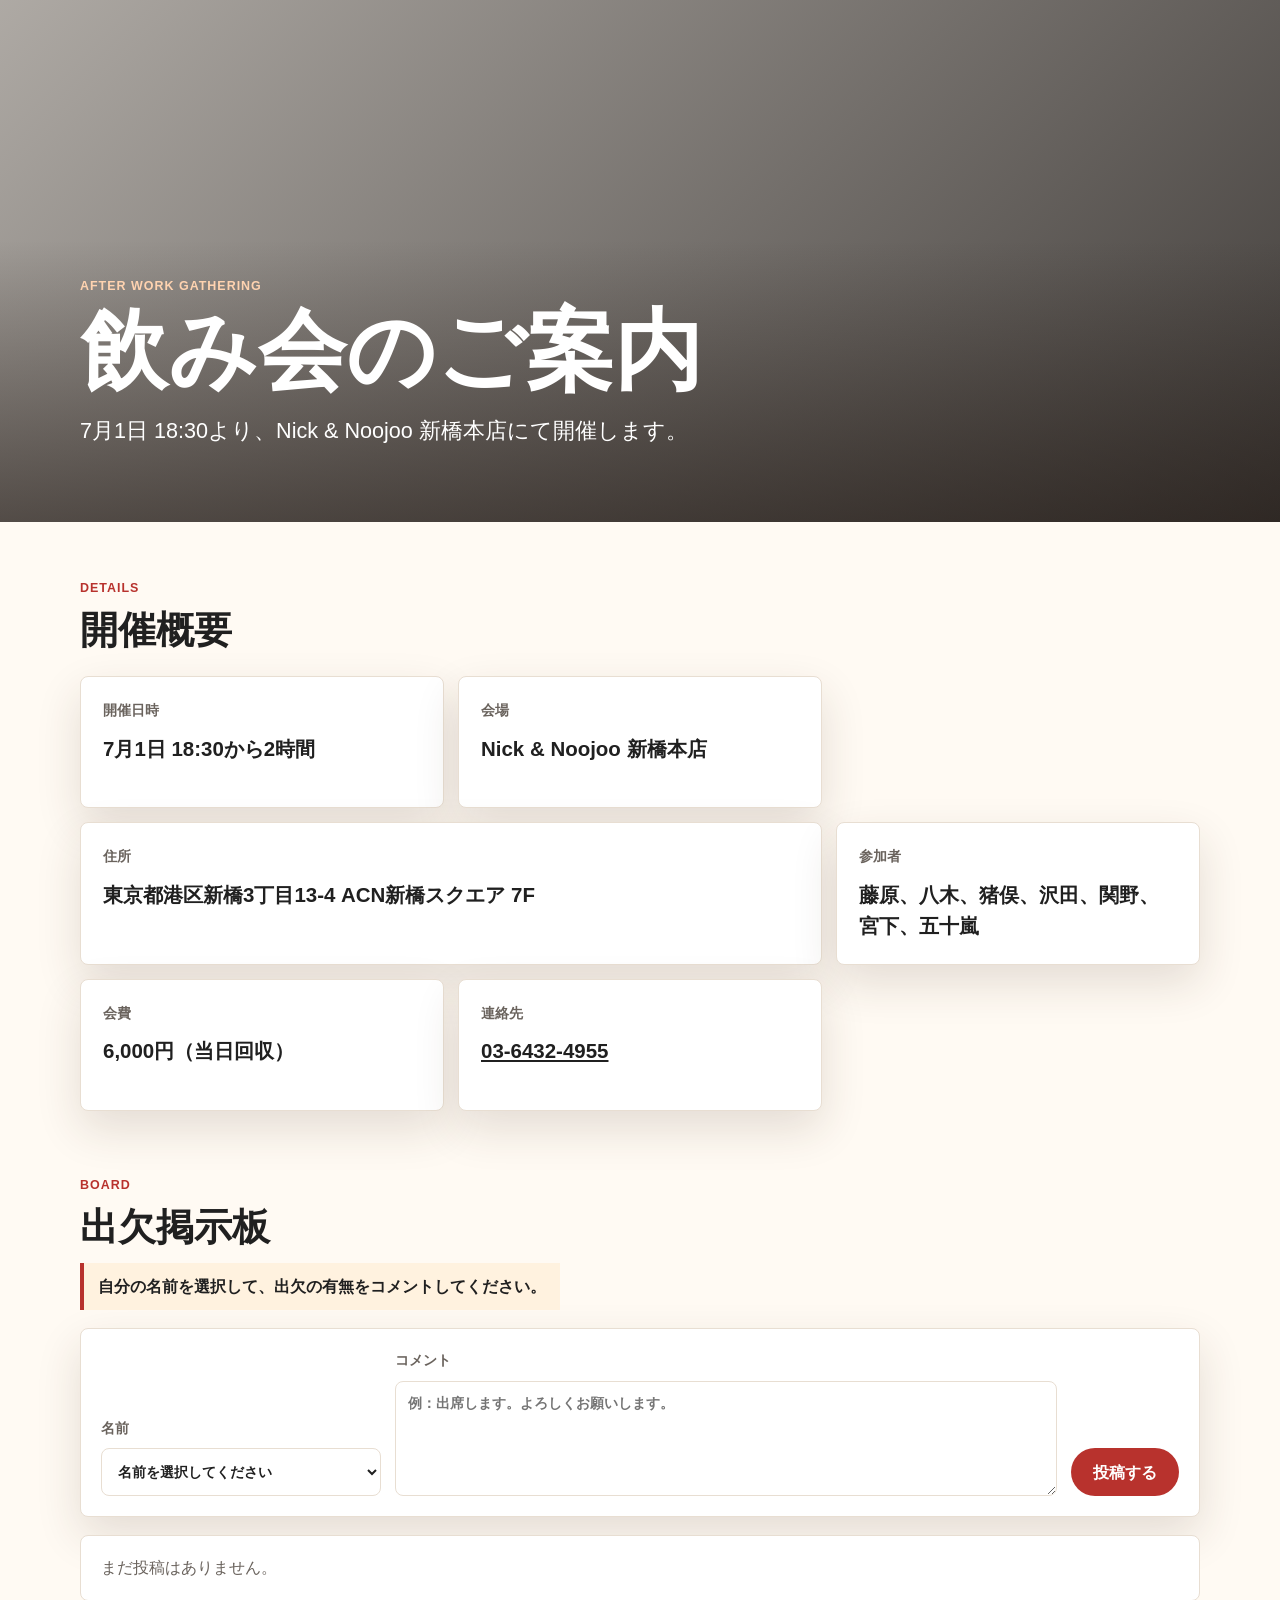
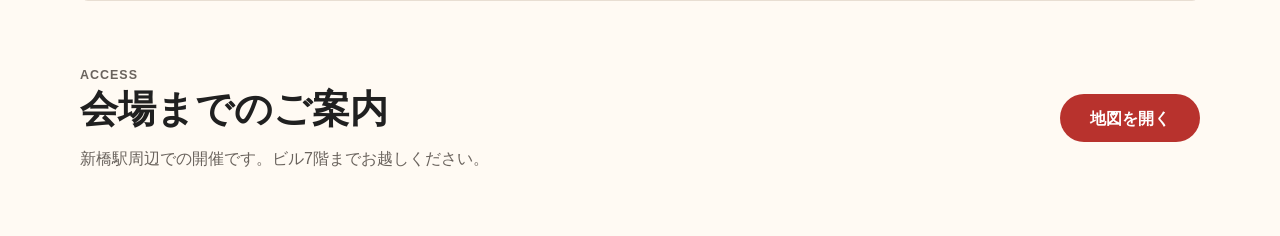
==== index.html @ d7382a3f "Add GitHub Pages entrypoint" ====
<!doctype html>
<html lang="ja">
<head>
  <meta charset="utf-8">
  <meta name="viewport" content="width=device-width, initial-scale=1">
  <meta http-equiv="refresh" content="0; url=website/">
  <title>飲み会のご案内</title>
  <script>
    location.replace("website/");
  </script>
</head>
<body>
  <p><a href="website/">飲み会のご案内を開く</a></p>
</body>
</html>
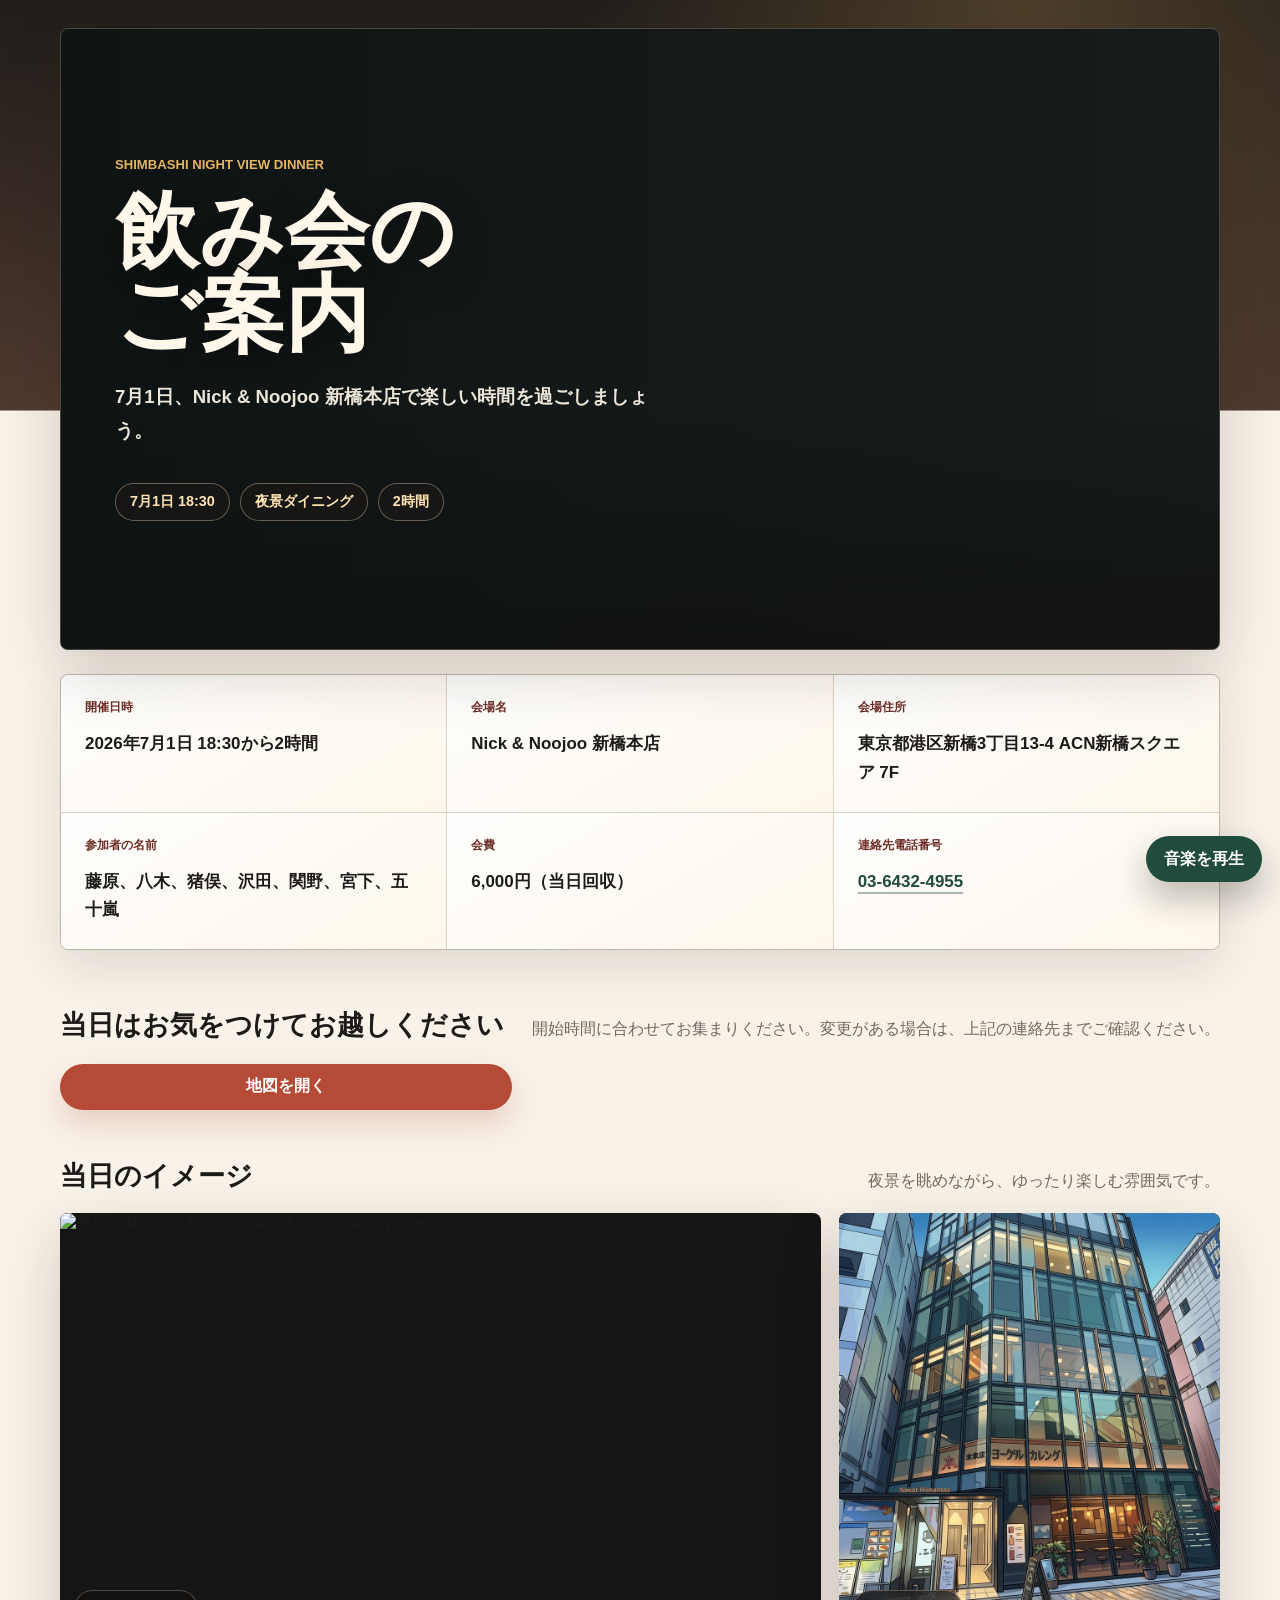
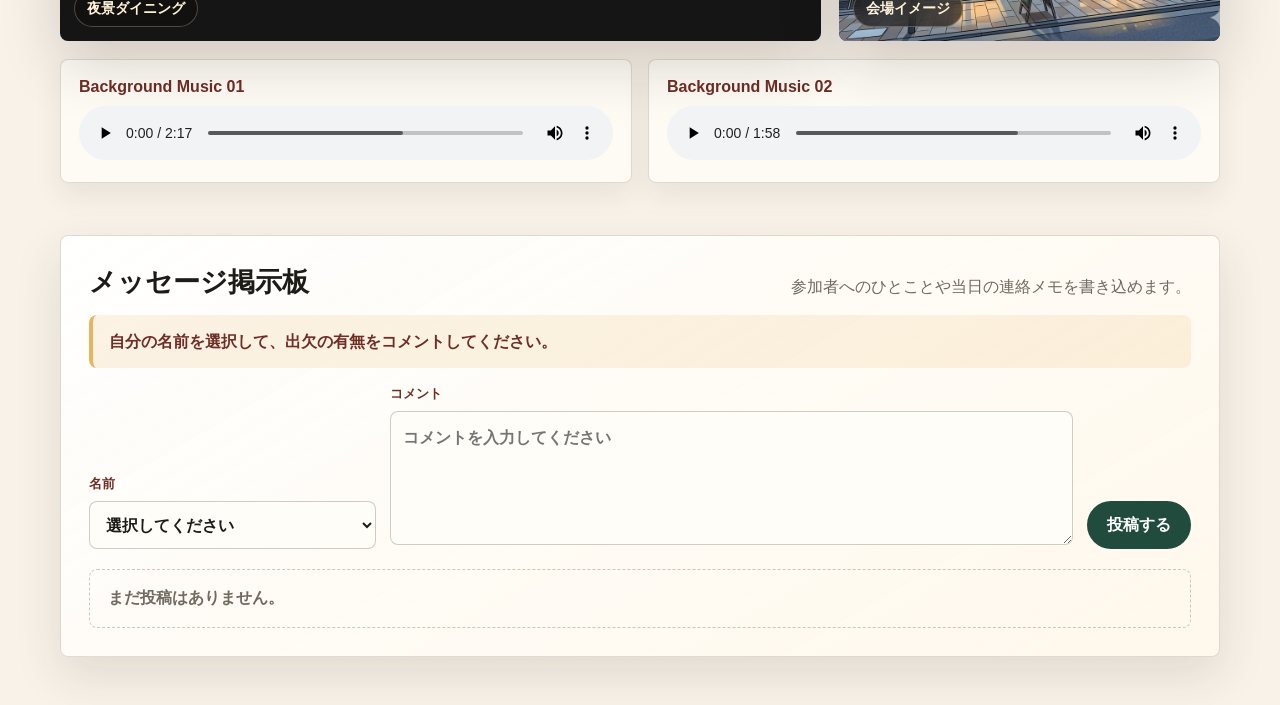
==== commit 5f195e54: "Add nomi event website" ====
--- a/index.html
+++ b/index.html
@@ -3,13 +3,216 @@
 <head>
   <meta charset="utf-8">
   <meta name="viewport" content="width=device-width, initial-scale=1">
-  <meta http-equiv="refresh" content="0; url=website/">
-  <title>飲み会のご案内</title>
-  <script>
-    location.replace("website/");
-  </script>
+  <title>飲み会のご案内 | Nick & Noojoo 新橋本店</title>
+  <link rel="stylesheet" href="styles.css">
 </head>
 <body>
-  <p><a href="website/">飲み会のご案内を開く</a></p>
+  <main class="page-shell">
+    <section class="hero" aria-labelledby="page-title">
+      <div class="hero-media" aria-hidden="true">
+        <div class="table-scene">
+          <span class="plate plate-a"></span>
+          <span class="plate plate-b"></span>
+          <span class="glass glass-a"></span>
+          <span class="glass glass-b"></span>
+          <span class="dish dish-a"></span>
+          <span class="dish dish-b"></span>
+        </div>
+      </div>
+      <div class="hero-copy">
+        <p class="eyebrow">Shimbashi Night View Dinner</p>
+        <h1 id="page-title">飲み会のご案内</h1>
+        <p class="lead">7月1日、Nick &amp; Noojoo 新橋本店で楽しい時間を過ごしましょう。</p>
+        <div class="hero-tags" aria-label="開催ポイント">
+          <span>7月1日 18:30</span>
+          <span>夜景ダイニング</span>
+          <span>2時間</span>
+        </div>
+      </div>
+    </section>
+
+    <section class="details" aria-label="開催概要">
+      <div class="detail-item">
+        <span class="label">開催日時</span>
+        <span class="value">2026年7月1日 18:30から2時間</span>
+      </div>
+      <div class="detail-item">
+        <span class="label">会場名</span>
+        <span class="value">Nick &amp; Noojoo 新橋本店</span>
+      </div>
+      <div class="detail-item">
+        <span class="label">会場住所</span>
+        <span class="value">東京都港区新橋3丁目13-4 ACN新橋スクエア 7F</span>
+      </div>
+      <div class="detail-item">
+        <span class="label">参加者の名前</span>
+        <span class="value">藤原、八木、猪俣、沢田、関野、宮下、五十嵐</span>
+      </div>
+      <div class="detail-item">
+        <span class="label">会費</span>
+        <span class="value">6,000円（当日回収）</span>
+      </div>
+      <div class="detail-item">
+        <span class="label">連絡先電話番号</span>
+        <a class="value link" href="tel:0364324955">03-6432-4955</a>
+      </div>
+    </section>
+
+    <section class="message" aria-label="メッセージ">
+      <h2>当日はお気をつけてお越しください</h2>
+      <p>開始時間に合わせてお集まりください。変更がある場合は、上記の連絡先までご確認ください。</p>
+      <a class="map-link" href="https://www.google.com/maps/search/?api=1&query=%E6%9D%B1%E4%BA%AC%E9%83%BD%E6%B8%AF%E5%8C%BA%E6%96%B0%E6%A9%8B3%E4%B8%81%E7%9B%AE13-4%20ACN%E6%96%B0%E6%A9%8B%E3%82%B9%E3%82%AF%E3%82%A8%E3%82%A2%207F" target="_blank" rel="noopener">地図を開く</a>
+    </section>
+
+    <section class="media-section" aria-label="イメージ画像と音楽">
+      <div class="section-heading">
+        <h2>当日のイメージ</h2>
+        <p>夜景を眺めながら、ゆったり楽しむ雰囲気です。</p>
+      </div>
+      <div class="image-gallery">
+        <figure>
+          <img src="assets/nomikai01.png" alt="夜景を見ながら飲み会を楽しむアニメ調のイメージ">
+          <figcaption>夜景ダイニング</figcaption>
+        </figure>
+        <figure>
+          <img src="assets/nomikai02.png" alt="会場ビル外観のアニメ調イメージ">
+          <figcaption>会場イメージ</figcaption>
+        </figure>
+      </div>
+      <div class="music-list">
+        <div class="music-item">
+          <span>Background Music 01</span>
+          <audio controls preload="metadata" src="assets/夜景ダイニング01.mp3"></audio>
+        </div>
+        <div class="music-item">
+          <span>Background Music 02</span>
+          <audio controls preload="metadata" src="assets/夜景ダイニング02.mp3"></audio>
+        </div>
+      </div>
+    </section>
+
+    <section class="board-section" aria-labelledby="board-title">
+      <div class="section-heading">
+        <h2 id="board-title">メッセージ掲示板</h2>
+        <p>参加者へのひとことや当日の連絡メモを書き込めます。</p>
+      </div>
+      <p class="board-note">自分の名前を選択して、出欠の有無をコメントしてください。</p>
+      <form class="board-form" id="board-form">
+        <label>
+          <span>名前</span>
+          <select id="board-name" name="name" required>
+            <option value="">選択してください</option>
+            <option value="藤原">藤原</option>
+            <option value="八木">八木</option>
+            <option value="猪俣">猪俣</option>
+            <option value="沢田">沢田</option>
+            <option value="関野">関野</option>
+            <option value="宮下">宮下</option>
+            <option value="五十嵐">五十嵐</option>
+          </select>
+        </label>
+        <label>
+          <span>コメント</span>
+          <textarea id="board-comment" name="comment" rows="4" maxlength="240" placeholder="コメントを入力してください" required></textarea>
+        </label>
+        <button type="submit">投稿する</button>
+      </form>
+      <div class="board-list" id="board-list" aria-live="polite"></div>
+    </section>
+  </main>
+  <audio id="background-music" src="assets/夜景ダイニング01.mp3" autoplay loop preload="auto"></audio>
+  <button class="music-start" id="music-start" type="button" hidden>音楽を再生</button>
+  <script>
+    const backgroundMusic = document.getElementById("background-music");
+    const musicStart = document.getElementById("music-start");
+    const boardForm = document.getElementById("board-form");
+    const boardName = document.getElementById("board-name");
+    const boardComment = document.getElementById("board-comment");
+    const boardList = document.getElementById("board-list");
+    const boardStorageKey = "nomi-board-comments";
+
+    backgroundMusic.volume = 0.45;
+
+    const startMusic = () => {
+      backgroundMusic.play()
+        .then(() => {
+          musicStart.hidden = true;
+        })
+        .catch(() => {
+          musicStart.hidden = false;
+        });
+    };
+
+    musicStart.addEventListener("click", startMusic);
+    window.addEventListener("load", startMusic);
+
+    const escapeHtml = (value) => value.replace(/[&<>"']/g, (char) => ({
+      "&": "&amp;",
+      "<": "&lt;",
+      ">": "&gt;",
+      "\"": "&quot;",
+      "'": "&#39;"
+    })[char]);
+
+    const loadComments = () => {
+      try {
+        return JSON.parse(localStorage.getItem(boardStorageKey)) || [];
+      } catch {
+        return [];
+      }
+    };
+
+    const saveComments = (comments) => {
+      localStorage.setItem(boardStorageKey, JSON.stringify(comments));
+    };
+
+    const renderComments = () => {
+      const comments = loadComments();
+
+      if (comments.length === 0) {
+        boardList.innerHTML = '<p class="board-empty">まだ投稿はありません。</p>';
+        return;
+      }
+
+      boardList.innerHTML = comments.map((item) => `
+        <article class="board-card">
+          <div class="board-card-head">
+            <strong>${escapeHtml(item.name)}</strong>
+            <time>${escapeHtml(item.date)}</time>
+          </div>
+          <p>${escapeHtml(item.comment).replace(/\n/g, "<br>")}</p>
+        </article>
+      `).join("");
+    };
+
+    boardForm.addEventListener("submit", (event) => {
+      event.preventDefault();
+
+      const name = boardName.value;
+      const comment = boardComment.value.trim();
+
+      if (!name || !comment) {
+        return;
+      }
+
+      const comments = loadComments();
+      comments.unshift({
+        name,
+        comment,
+        date: new Intl.DateTimeFormat("ja-JP", {
+          month: "numeric",
+          day: "numeric",
+          hour: "2-digit",
+          minute: "2-digit"
+        }).format(new Date())
+      });
+
+      saveComments(comments);
+      boardComment.value = "";
+      renderComments();
+    });
+
+    renderComments();
+  </script>
 </body>
 </html>
--- a/styles.css
+++ b/styles.css
@@ -0,0 +1,525 @@
+:root {
+  color-scheme: light;
+  --ink: #1c1b18;
+  --muted: #706a61;
+  --paper: #f8f2e9;
+  --panel: rgba(255, 251, 244, .9);
+  --line: rgba(83, 62, 48, .18);
+  --accent: #b54b36;
+  --accent-dark: #6e2e26;
+  --green: #214b3d;
+  --gold: #e6b560;
+  --shadow: 0 22px 60px rgba(31, 24, 18, .18);
+}
+
+* {
+  box-sizing: border-box;
+}
+
+body {
+  margin: 0;
+  min-height: 100vh;
+  font-family: "Yu Gothic", "Hiragino Kaku Gothic ProN", Meiryo, sans-serif;
+  color: var(--ink);
+  background:
+    radial-gradient(circle at 80% 0%, rgba(230, 181, 96, .22), transparent 28rem),
+    linear-gradient(180deg, #201d1a 0, #4f392f 410px, var(--paper) 411px);
+}
+
+body::before {
+  content: "";
+  position: fixed;
+  inset: 0;
+  pointer-events: none;
+  background-image: linear-gradient(rgba(255, 255, 255, .035) 1px, transparent 1px);
+  background-size: 100% 8px;
+  mix-blend-mode: soft-light;
+}
+
+.page-shell {
+  width: min(1160px, calc(100% - 32px));
+  margin: 0 auto;
+  padding: 28px 0 48px;
+}
+
+.hero {
+  position: relative;
+  min-height: 620px;
+  overflow: hidden;
+  border: 1px solid rgba(255, 231, 188, .22);
+  border-radius: 8px;
+  background: #171b1c;
+  color: #fff8ea;
+  box-shadow: var(--shadow);
+}
+
+.hero-media {
+  position: absolute;
+  inset: 0;
+  background:
+    linear-gradient(90deg, rgba(13, 18, 18, .88), rgba(13, 18, 18, .38) 46%, rgba(13, 18, 18, .05)),
+    linear-gradient(0deg, rgba(15, 12, 10, .52), transparent 38%),
+    url("assets/nomikai01.png") center / cover no-repeat;
+}
+
+.hero-copy {
+  position: relative;
+  z-index: 1;
+  display: flex;
+  min-height: 620px;
+  width: min(660px, 100%);
+  flex-direction: column;
+  justify-content: center;
+  padding: 70px 54px;
+}
+
+.eyebrow {
+  margin: 0 0 18px;
+  color: var(--gold);
+  font-size: .82rem;
+  font-weight: 800;
+  letter-spacing: 0;
+  text-transform: uppercase;
+}
+
+h1 {
+  margin: 0;
+  font-size: clamp(3rem, 6.6vw, 5.6rem);
+  line-height: .98;
+  letter-spacing: 0;
+  text-wrap: balance;
+  text-shadow: 0 12px 40px rgba(0, 0, 0, .45);
+}
+
+.lead {
+  margin: 24px 0 0;
+  max-width: 36rem;
+  color: rgba(255, 248, 234, .92);
+  font-size: 1.16rem;
+  font-weight: 700;
+  line-height: 1.85;
+}
+
+.hero-tags {
+  display: flex;
+  flex-wrap: wrap;
+  gap: 10px;
+  margin-top: 34px;
+}
+
+.hero-tags span {
+  min-height: 38px;
+  padding: 8px 14px;
+  border: 1px solid rgba(255, 232, 190, .34);
+  border-radius: 999px;
+  background: rgba(34, 28, 24, .42);
+  color: #ffe4b2;
+  font-size: .9rem;
+  font-weight: 800;
+  backdrop-filter: blur(10px);
+}
+
+.table-scene {
+  display: none;
+}
+
+.details {
+  display: grid;
+  grid-template-columns: repeat(3, minmax(0, 1fr));
+  gap: 1px;
+  margin-top: 24px;
+  overflow: hidden;
+  border: 1px solid var(--line);
+  border-radius: 8px;
+  background: var(--line);
+  box-shadow: 0 18px 48px rgba(54, 41, 30, .12);
+}
+
+.detail-item {
+  min-height: 132px;
+  padding: 24px;
+  background:
+    linear-gradient(150deg, rgba(255, 255, 255, .88), rgba(255, 247, 233, .72)),
+    var(--panel);
+}
+
+.label {
+  display: block;
+  margin-bottom: 14px;
+  color: var(--accent-dark);
+  font-size: .78rem;
+  font-weight: 800;
+  letter-spacing: 0;
+}
+
+.value {
+  display: block;
+  color: var(--ink);
+  font-size: 1.06rem;
+  font-weight: 800;
+  line-height: 1.7;
+}
+
+.link {
+  color: var(--green);
+  text-decoration-color: rgba(33, 75, 61, .38);
+  text-decoration-thickness: 2px;
+  text-underline-offset: 5px;
+}
+
+.message {
+  display: grid;
+  grid-template-columns: minmax(0, 1fr) auto;
+  gap: 20px;
+  align-items: center;
+  margin-top: 28px;
+  padding: 28px 0 6px;
+}
+
+.message h2,
+.section-heading h2 {
+  margin: 0;
+  font-size: 1.7rem;
+  line-height: 1.35;
+  letter-spacing: 0;
+}
+
+.message p {
+  margin: 8px 0 0;
+  max-width: 720px;
+  color: var(--muted);
+  line-height: 1.85;
+}
+
+.map-link {
+  display: inline-flex;
+  align-items: center;
+  justify-content: center;
+  min-height: 46px;
+  padding: 0 20px;
+  border-radius: 999px;
+  background: var(--accent);
+  color: #fff;
+  font-weight: 800;
+  text-decoration: none;
+  box-shadow: 0 14px 30px rgba(181, 75, 54, .22);
+}
+
+.map-link:hover {
+  background: #9f3f2d;
+}
+
+.map-link:focus-visible,
+.link:focus-visible,
+.music-start:focus-visible {
+  outline: 3px solid var(--gold);
+  outline-offset: 3px;
+}
+
+.media-section {
+  margin-top: 42px;
+  padding-bottom: 8px;
+}
+
+.board-section {
+  margin-top: 44px;
+  padding: 28px;
+  border: 1px solid var(--line);
+  border-radius: 8px;
+  background:
+    linear-gradient(150deg, rgba(255, 255, 255, .9), rgba(255, 247, 233, .74)),
+    var(--panel);
+  box-shadow: 0 18px 48px rgba(54, 41, 30, .12);
+}
+
+.board-note {
+  margin: -4px 0 18px;
+  padding: 13px 16px;
+  border-left: 4px solid var(--gold);
+  border-radius: 8px;
+  background: rgba(230, 181, 96, .16);
+  color: var(--accent-dark);
+  font-weight: 800;
+  line-height: 1.7;
+}
+
+.section-heading {
+  display: flex;
+  align-items: end;
+  justify-content: space-between;
+  gap: 24px;
+  margin-bottom: 18px;
+}
+
+.section-heading p {
+  margin: 0;
+  color: var(--muted);
+  line-height: 1.75;
+}
+
+.image-gallery {
+  display: grid;
+  grid-template-columns: minmax(0, 1.5fr) minmax(260px, .75fr);
+  gap: 18px;
+  align-items: stretch;
+}
+
+figure {
+  position: relative;
+  margin: 0;
+  overflow: hidden;
+  border-radius: 8px;
+  background: #151515;
+  box-shadow: var(--shadow);
+}
+
+figure img {
+  display: block;
+  width: 100%;
+  height: 100%;
+  aspect-ratio: 16 / 9;
+  object-fit: cover;
+  transition: transform .45s ease;
+}
+
+figure:hover img {
+  transform: scale(1.025);
+}
+
+figure:nth-child(2) img {
+  aspect-ratio: 4 / 3;
+}
+
+figcaption {
+  position: absolute;
+  left: 14px;
+  bottom: 14px;
+  padding: 8px 12px;
+  border: 1px solid rgba(255, 236, 204, .26);
+  border-radius: 999px;
+  background: rgba(18, 16, 14, .62);
+  color: #fff2d9;
+  font-size: .9rem;
+  font-weight: 800;
+  backdrop-filter: blur(10px);
+}
+
+.music-list {
+  display: grid;
+  grid-template-columns: repeat(2, minmax(0, 1fr));
+  gap: 16px;
+  margin-top: 18px;
+}
+
+.music-item {
+  padding: 18px;
+  border: 1px solid var(--line);
+  border-radius: 8px;
+  background: rgba(255, 253, 248, .8);
+  box-shadow: 0 12px 28px rgba(54, 41, 30, .08);
+}
+
+.music-item span {
+  display: block;
+  margin-bottom: 10px;
+  color: var(--accent-dark);
+  font-weight: 800;
+}
+
+audio {
+  width: 100%;
+  max-width: 100%;
+}
+
+.board-form {
+  display: grid;
+  grid-template-columns: minmax(180px, .42fr) minmax(0, 1fr) auto;
+  gap: 14px;
+  align-items: end;
+}
+
+.board-form label {
+  display: block;
+}
+
+.board-form label span {
+  display: block;
+  margin-bottom: 8px;
+  color: var(--accent-dark);
+  font-size: .8rem;
+  font-weight: 800;
+}
+
+.board-form select,
+.board-form textarea {
+  width: 100%;
+  border: 1px solid rgba(83, 62, 48, .26);
+  border-radius: 8px;
+  background: rgba(255, 253, 248, .96);
+  color: var(--ink);
+  font: inherit;
+  font-weight: 700;
+}
+
+.board-form select {
+  min-height: 48px;
+  padding: 0 12px;
+}
+
+.board-form textarea {
+  min-height: 92px;
+  resize: vertical;
+  padding: 12px;
+  line-height: 1.7;
+}
+
+.board-form select:focus,
+.board-form textarea:focus {
+  border-color: var(--gold);
+  outline: 3px solid rgba(230, 181, 96, .28);
+}
+
+.board-form button {
+  min-height: 48px;
+  padding: 0 20px;
+  border: 0;
+  border-radius: 999px;
+  background: var(--green);
+  color: #fff;
+  font: inherit;
+  font-weight: 800;
+  cursor: pointer;
+}
+
+.board-form button:hover {
+  background: #183a30;
+}
+
+.board-list {
+  display: grid;
+  gap: 12px;
+  margin-top: 20px;
+}
+
+.board-empty {
+  margin: 0;
+  padding: 18px;
+  border: 1px dashed rgba(83, 62, 48, .28);
+  border-radius: 8px;
+  color: var(--muted);
+  font-weight: 700;
+}
+
+.board-card {
+  padding: 18px;
+  border: 1px solid rgba(83, 62, 48, .16);
+  border-radius: 8px;
+  background: rgba(255, 253, 248, .82);
+}
+
+.board-card-head {
+  display: flex;
+  align-items: baseline;
+  justify-content: space-between;
+  gap: 14px;
+  margin-bottom: 8px;
+}
+
+.board-card strong {
+  color: var(--accent-dark);
+  font-size: 1.02rem;
+}
+
+.board-card time {
+  color: var(--muted);
+  font-size: .86rem;
+  font-weight: 700;
+  white-space: nowrap;
+}
+
+.board-card p {
+  margin: 0;
+  line-height: 1.75;
+}
+
+.music-start {
+  position: fixed;
+  right: 18px;
+  bottom: 18px;
+  z-index: 10;
+  min-height: 46px;
+  padding: 0 18px;
+  border: 0;
+  border-radius: 999px;
+  background: var(--green);
+  color: #fff;
+  font: inherit;
+  font-weight: 800;
+  box-shadow: 0 16px 34px rgba(16, 19, 16, .28);
+  cursor: pointer;
+}
+
+.music-start[hidden] {
+  display: none;
+}
+
+@media (max-width: 880px) {
+  .details {
+    grid-template-columns: repeat(2, minmax(0, 1fr));
+  }
+
+  .message {
+    grid-template-columns: 1fr;
+  }
+}
+
+@media (max-width: 760px) {
+  .page-shell {
+    width: min(100% - 20px, 1160px);
+    padding-top: 10px;
+  }
+
+  .hero,
+  .hero-copy {
+    min-height: 560px;
+  }
+
+  .hero-media {
+    background:
+      linear-gradient(180deg, rgba(14, 18, 19, .44), rgba(14, 18, 19, .86)),
+      url("assets/nomikai01.png") center / cover no-repeat;
+  }
+
+  .hero-copy {
+    justify-content: end;
+    padding: 36px 22px;
+  }
+
+  .lead {
+    font-size: 1rem;
+  }
+
+  .details,
+  .image-gallery,
+  .music-list,
+  .board-form {
+    grid-template-columns: 1fr;
+  }
+
+  .detail-item {
+    min-height: auto;
+    padding: 20px 18px;
+  }
+
+  .section-heading {
+    display: block;
+  }
+
+  .section-heading p {
+    margin-top: 8px;
+  }
+
+  .board-section {
+    padding: 20px 16px;
+  }
+}
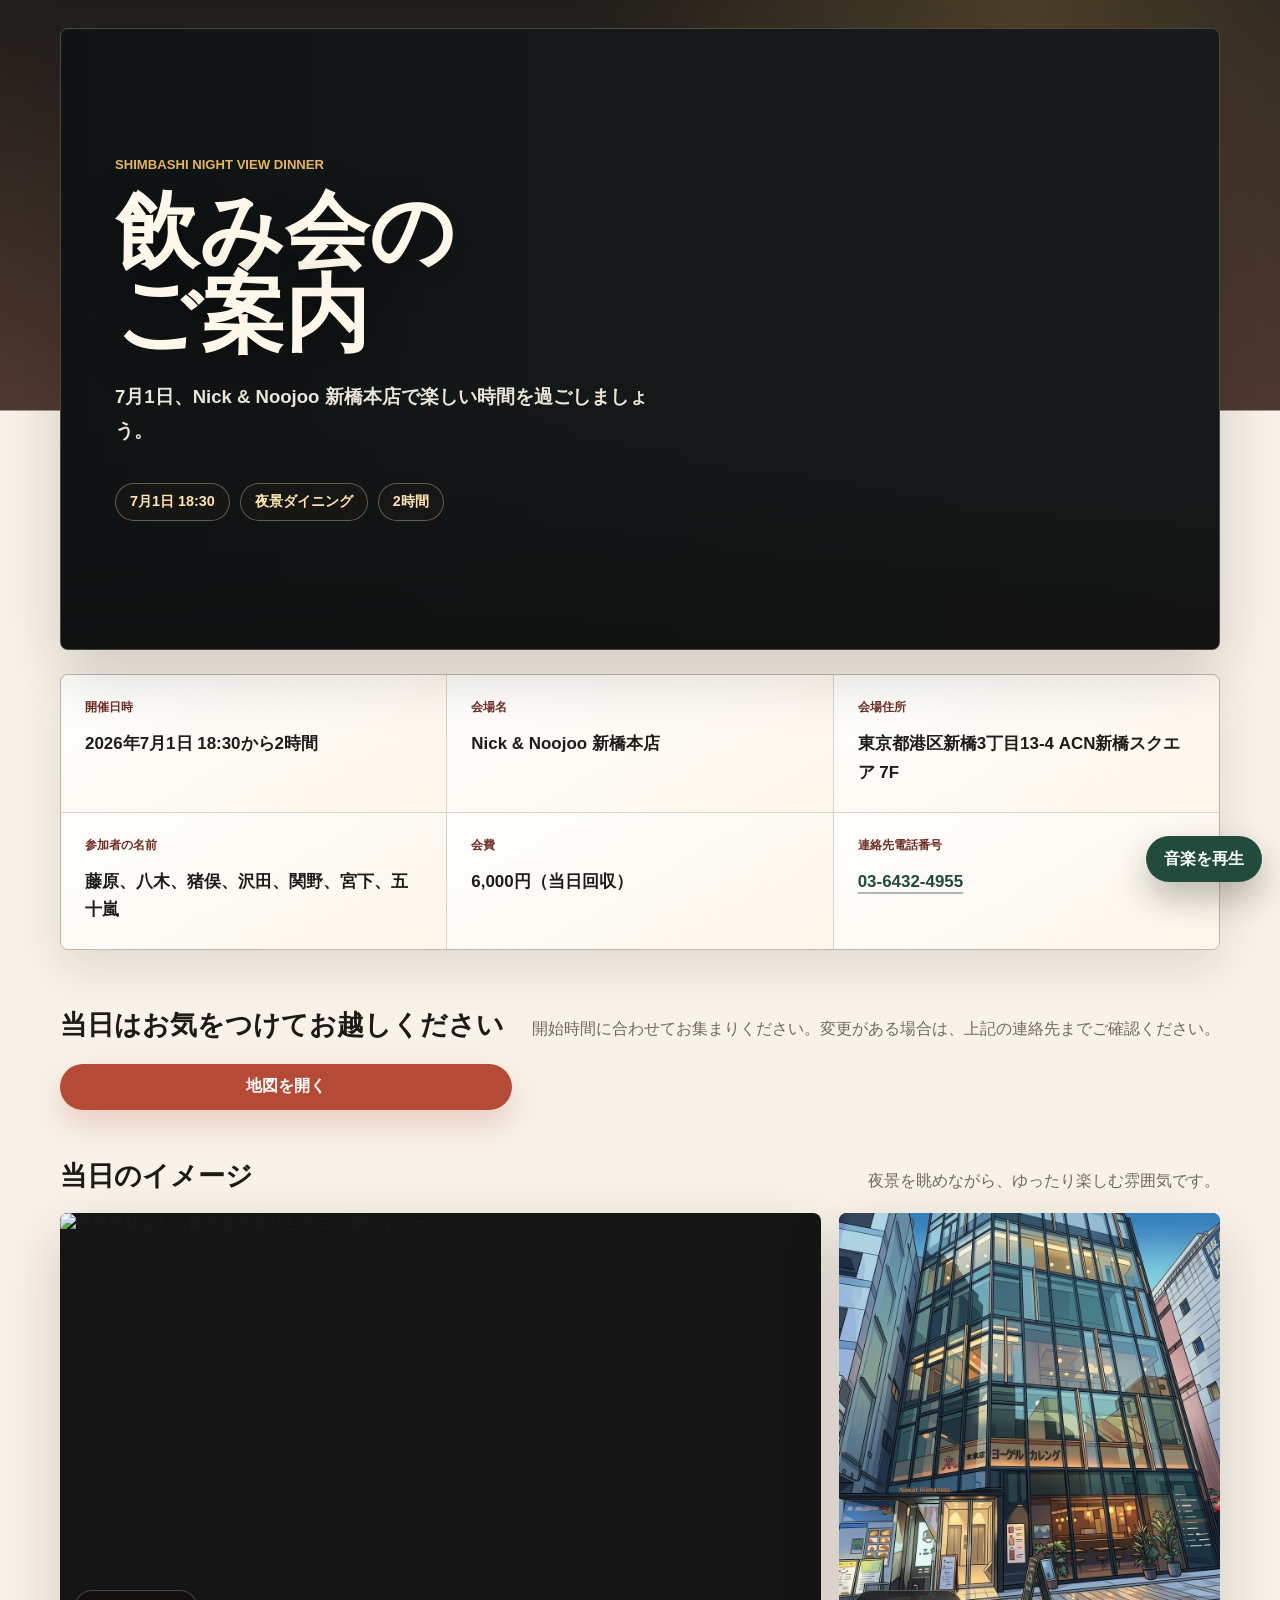
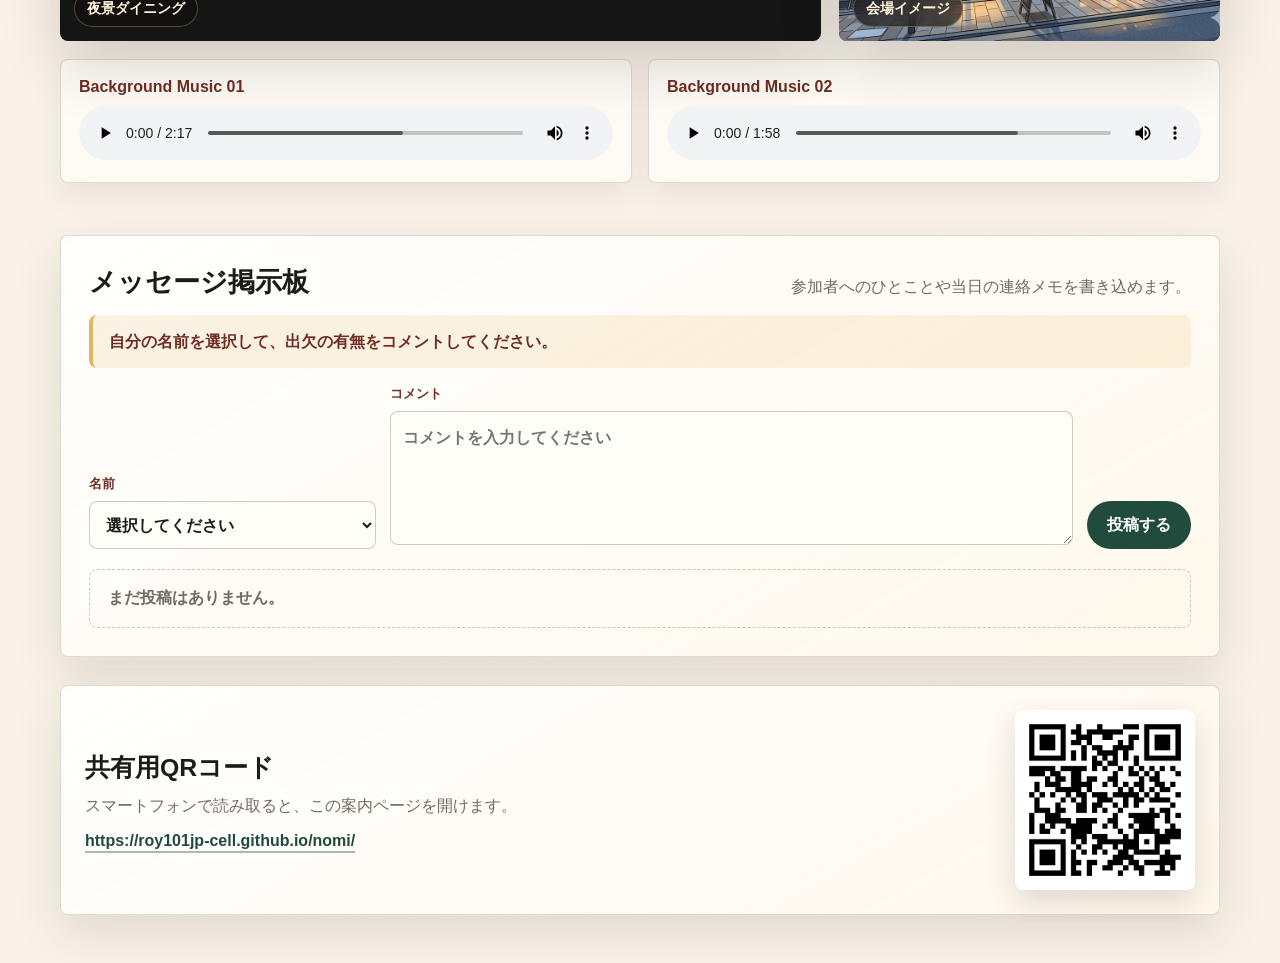
==== commit dce36b78: "Add homepage QR code" ====
--- a/index.html
+++ b/index.html
@@ -119,6 +119,15 @@
       </form>
       <div class="board-list" id="board-list" aria-live="polite"></div>
     </section>
+
+    <section class="qr-section" aria-labelledby="qr-title">
+      <div>
+        <h2 id="qr-title">共有用QRコード</h2>
+        <p>スマートフォンで読み取ると、この案内ページを開けます。</p>
+        <a class="qr-url" href="https://roy101jp-cell.github.io/nomi/">https://roy101jp-cell.github.io/nomi/</a>
+      </div>
+      <img src="assets/homepage-qr.png" alt="飲み会案内ホームページのQRコード">
+    </section>
   </main>
   <audio id="background-music" src="assets/夜景ダイニング01.mp3" autoplay loop preload="auto"></audio>
   <button class="music-start" id="music-start" type="button" hidden>音楽を再生</button>
--- a/styles.css
+++ b/styles.css
@@ -442,6 +442,52 @@
   line-height: 1.75;
 }
 
+.qr-section {
+  display: grid;
+  grid-template-columns: minmax(0, 1fr) 180px;
+  gap: 24px;
+  align-items: center;
+  margin-top: 28px;
+  padding: 24px;
+  border: 1px solid var(--line);
+  border-radius: 8px;
+  background:
+    linear-gradient(150deg, rgba(255, 255, 255, .9), rgba(255, 247, 233, .74)),
+    var(--panel);
+  box-shadow: 0 18px 48px rgba(54, 41, 30, .12);
+}
+
+.qr-section h2 {
+  margin: 0 0 8px;
+  font-size: 1.55rem;
+  line-height: 1.35;
+  letter-spacing: 0;
+}
+
+.qr-section p {
+  margin: 0 0 12px;
+  color: var(--muted);
+  line-height: 1.75;
+}
+
+.qr-url {
+  color: var(--green);
+  font-weight: 800;
+  overflow-wrap: anywhere;
+  text-decoration-color: rgba(33, 75, 61, .38);
+  text-decoration-thickness: 2px;
+  text-underline-offset: 5px;
+}
+
+.qr-section img {
+  width: 180px;
+  height: 180px;
+  padding: 10px;
+  border-radius: 8px;
+  background: #fff;
+  box-shadow: 0 12px 30px rgba(31, 24, 18, .14);
+}
+
 .music-start {
   position: fixed;
   right: 18px;
@@ -502,7 +548,8 @@
   .details,
   .image-gallery,
   .music-list,
-  .board-form {
+  .board-form,
+  .qr-section {
     grid-template-columns: 1fr;
   }
 
@@ -522,4 +569,13 @@
   .board-section {
     padding: 20px 16px;
   }
-}
+
+  .qr-section {
+    padding: 20px 16px;
+  }
+
+  .qr-section img {
+    width: min(220px, 100%);
+    height: auto;
+  }
+}
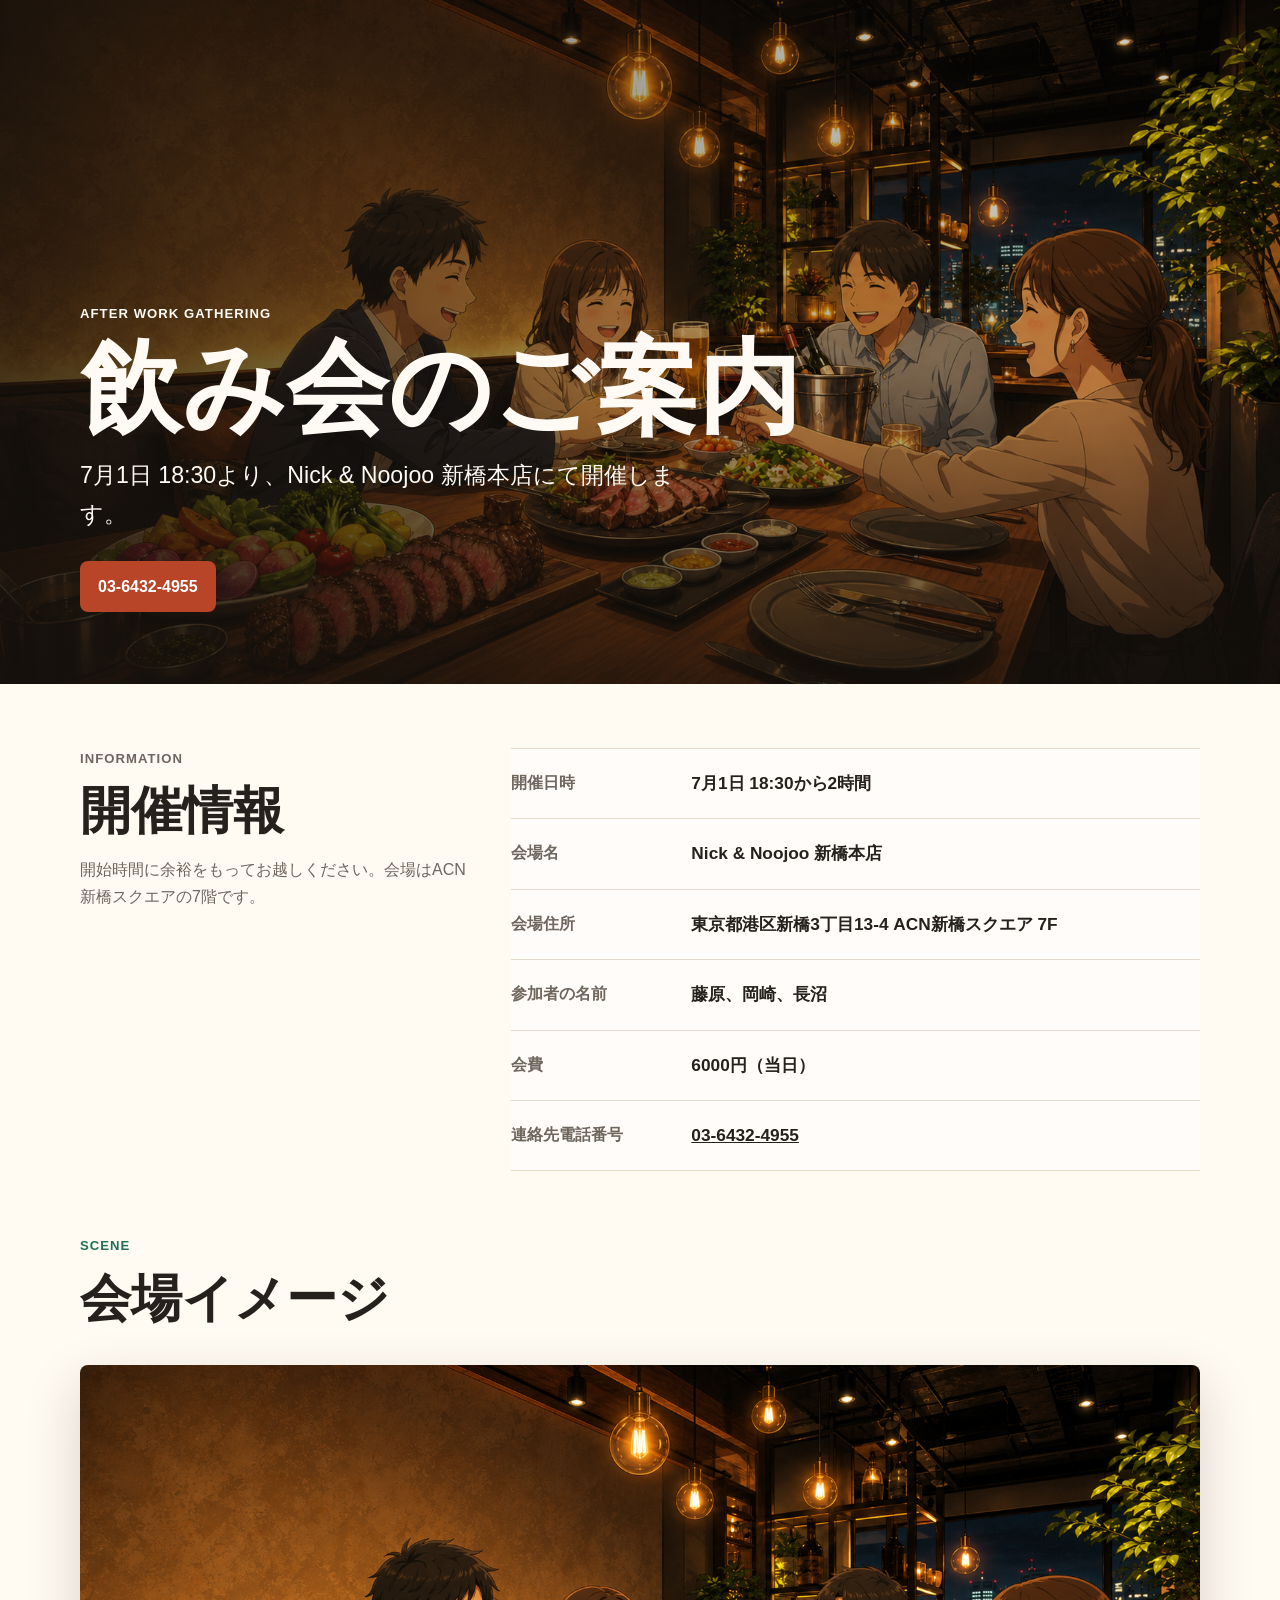
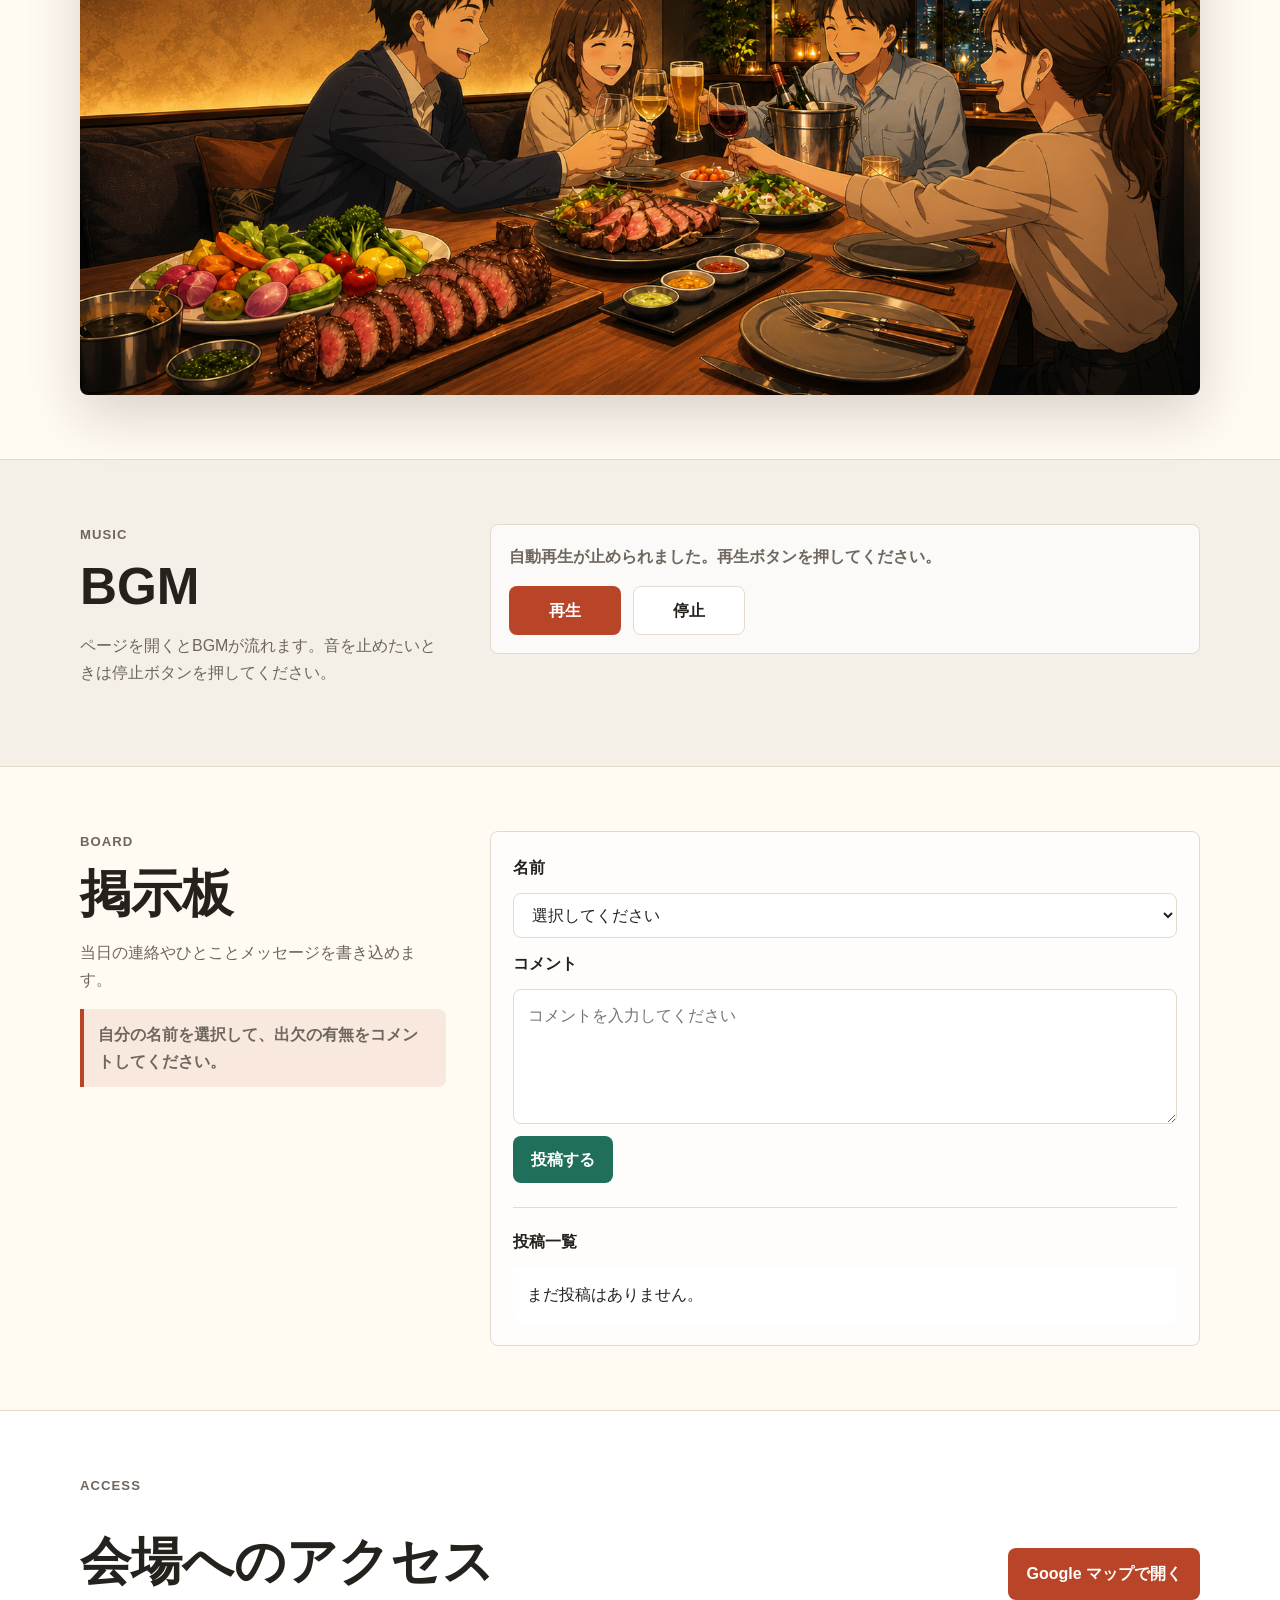
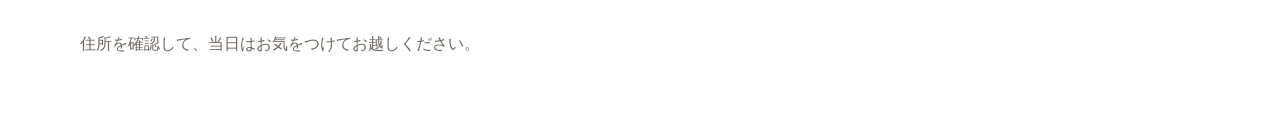
==== commit d3ab0ba5: "Update nomikai homepage" ====
--- a/index.html
+++ b/index.html
@@ -7,215 +7,218 @@
   <link rel="stylesheet" href="styles.css">
 </head>
 <body>
-  <main class="page-shell">
-    <section class="hero" aria-labelledby="page-title">
-      <div class="hero-media" aria-hidden="true">
-        <div class="table-scene">
-          <span class="plate plate-a"></span>
-          <span class="plate plate-b"></span>
-          <span class="glass glass-a"></span>
-          <span class="glass glass-b"></span>
-          <span class="dish dish-a"></span>
-          <span class="dish dish-b"></span>
-        </div>
-      </div>
-      <div class="hero-copy">
-        <p class="eyebrow">Shimbashi Night View Dinner</p>
-        <h1 id="page-title">飲み会のご案内</h1>
-        <p class="lead">7月1日、Nick &amp; Noojoo 新橋本店で楽しい時間を過ごしましょう。</p>
-        <div class="hero-tags" aria-label="開催ポイント">
-          <span>7月1日 18:30</span>
-          <span>夜景ダイニング</span>
-          <span>2時間</span>
-        </div>
-      </div>
-    </section>
-
-    <section class="details" aria-label="開催概要">
-      <div class="detail-item">
-        <span class="label">開催日時</span>
-        <span class="value">2026年7月1日 18:30から2時間</span>
-      </div>
-      <div class="detail-item">
-        <span class="label">会場名</span>
-        <span class="value">Nick &amp; Noojoo 新橋本店</span>
-      </div>
-      <div class="detail-item">
-        <span class="label">会場住所</span>
-        <span class="value">東京都港区新橋3丁目13-4 ACN新橋スクエア 7F</span>
-      </div>
-      <div class="detail-item">
-        <span class="label">参加者の名前</span>
-        <span class="value">藤原、八木、猪俣、沢田、関野、宮下、五十嵐</span>
-      </div>
-      <div class="detail-item">
-        <span class="label">会費</span>
-        <span class="value">6,000円（当日回収）</span>
-      </div>
-      <div class="detail-item">
-        <span class="label">連絡先電話番号</span>
-        <a class="value link" href="tel:0364324955">03-6432-4955</a>
-      </div>
-    </section>
-
-    <section class="message" aria-label="メッセージ">
-      <h2>当日はお気をつけてお越しください</h2>
-      <p>開始時間に合わせてお集まりください。変更がある場合は、上記の連絡先までご確認ください。</p>
-      <a class="map-link" href="https://www.google.com/maps/search/?api=1&query=%E6%9D%B1%E4%BA%AC%E9%83%BD%E6%B8%AF%E5%8C%BA%E6%96%B0%E6%A9%8B3%E4%B8%81%E7%9B%AE13-4%20ACN%E6%96%B0%E6%A9%8B%E3%82%B9%E3%82%AF%E3%82%A8%E3%82%A2%207F" target="_blank" rel="noopener">地図を開く</a>
-    </section>
-
-    <section class="media-section" aria-label="イメージ画像と音楽">
-      <div class="section-heading">
-        <h2>当日のイメージ</h2>
-        <p>夜景を眺めながら、ゆったり楽しむ雰囲気です。</p>
-      </div>
-      <div class="image-gallery">
-        <figure>
-          <img src="assets/nomikai01.png" alt="夜景を見ながら飲み会を楽しむアニメ調のイメージ">
-          <figcaption>夜景ダイニング</figcaption>
-        </figure>
-        <figure>
-          <img src="assets/nomikai02.png" alt="会場ビル外観のアニメ調イメージ">
-          <figcaption>会場イメージ</figcaption>
-        </figure>
-      </div>
-      <div class="music-list">
-        <div class="music-item">
-          <span>Background Music 01</span>
-          <audio controls preload="metadata" src="assets/夜景ダイニング01.mp3"></audio>
-        </div>
-        <div class="music-item">
-          <span>Background Music 02</span>
-          <audio controls preload="metadata" src="assets/夜景ダイニング02.mp3"></audio>
-        </div>
-      </div>
-    </section>
-
-    <section class="board-section" aria-labelledby="board-title">
-      <div class="section-heading">
-        <h2 id="board-title">メッセージ掲示板</h2>
-        <p>参加者へのひとことや当日の連絡メモを書き込めます。</p>
-      </div>
-      <p class="board-note">自分の名前を選択して、出欠の有無をコメントしてください。</p>
-      <form class="board-form" id="board-form">
-        <label>
-          <span>名前</span>
-          <select id="board-name" name="name" required>
-            <option value="">選択してください</option>
-            <option value="藤原">藤原</option>
-            <option value="八木">八木</option>
-            <option value="猪俣">猪俣</option>
-            <option value="沢田">沢田</option>
-            <option value="関野">関野</option>
-            <option value="宮下">宮下</option>
-            <option value="五十嵐">五十嵐</option>
-          </select>
-        </label>
-        <label>
-          <span>コメント</span>
-          <textarea id="board-comment" name="comment" rows="4" maxlength="240" placeholder="コメントを入力してください" required></textarea>
-        </label>
-        <button type="submit">投稿する</button>
-      </form>
-      <div class="board-list" id="board-list" aria-live="polite"></div>
-    </section>
-
-    <section class="qr-section" aria-labelledby="qr-title">
-      <div>
-        <h2 id="qr-title">共有用QRコード</h2>
-        <p>スマートフォンで読み取ると、この案内ページを開けます。</p>
-        <a class="qr-url" href="https://roy101jp-cell.github.io/nomi/">https://roy101jp-cell.github.io/nomi/</a>
-      </div>
-      <img src="assets/homepage-qr.png" alt="飲み会案内ホームページのQRコード">
+  <main>
+    <section class="hero" aria-label="飲み会のご案内">
+      <img src="assets/nick-noojoo-anime-people.png" alt="" class="hero__image">
+      <div class="hero__overlay"></div>
+      <div class="hero__content">
+        <p class="eyebrow">After Work Gathering</p>
+        <h1>飲み会のご案内</h1>
+        <p class="lead">7月1日 18:30より、Nick &amp; Noojoo 新橋本店にて開催します。</p>
+        <a class="primary-link" href="tel:0364324955">03-6432-4955</a>
+      </div>
+    </section>
+
+    <section class="details" aria-label="開催情報">
+      <div class="details__inner">
+        <div class="summary">
+          <p class="section-label">Information</p>
+          <h2>開催情報</h2>
+          <p>開始時間に余裕をもってお越しください。会場はACN新橋スクエアの7階です。</p>
+        </div>
+
+        <dl class="info-list">
+          <div>
+            <dt>開催日時</dt>
+            <dd>7月1日 18:30から2時間</dd>
+          </div>
+          <div>
+            <dt>会場名</dt>
+            <dd>Nick &amp; Noojoo 新橋本店</dd>
+          </div>
+          <div>
+            <dt>会場住所</dt>
+            <dd>東京都港区新橋3丁目13-4 ACN新橋スクエア 7F</dd>
+          </div>
+          <div>
+            <dt>参加者の名前</dt>
+            <dd>藤原、岡崎、長沼</dd>
+          </div>
+          <div>
+            <dt>会費</dt>
+            <dd>6000円（当日）</dd>
+          </div>
+          <div>
+            <dt>連絡先電話番号</dt>
+            <dd><a href="tel:0364324955">03-6432-4955</a></dd>
+          </div>
+        </dl>
+      </div>
+    </section>
+
+    <section class="venue-image" aria-label="会場イメージ">
+      <div class="venue-image__inner">
+        <div>
+          <p class="section-label">Scene</p>
+          <h2>会場イメージ</h2>
+        </div>
+        <img src="assets/nick-noojoo-anime-people.png" alt="Nick &amp; Noojoo 新橋本店で飲み会を楽しむ参加者のイメージ">
+      </div>
+    </section>
+
+    <section class="music" aria-label="BGM">
+      <div class="music__inner">
+        <div>
+          <p class="section-label">Music</p>
+          <h2>BGM</h2>
+          <p>ページを開くとBGMが流れます。音を止めたいときは停止ボタンを押してください。</p>
+        </div>
+        <div class="bgm-panel">
+          <audio id="bgm-audio" autoplay loop preload="auto">
+            <source src="assets/%E5%A4%9C%E6%99%AF%E3%83%80%E3%82%A4%E3%83%8B%E3%83%B3%E3%82%B001.mp3" type="audio/mpeg">
+          </audio>
+          <p id="bgm-status" class="bgm-status" aria-live="polite">BGMを自動再生しています。</p>
+          <div class="bgm-controls" aria-label="BGM操作">
+            <button id="bgm-play" class="music-button" type="button">再生</button>
+            <button id="bgm-stop" class="music-button music-button--secondary" type="button">停止</button>
+          </div>
+        </div>
+      </div>
+    </section>
+
+    <section class="board" aria-label="掲示板">
+      <div class="board__inner">
+        <div>
+          <p class="section-label">Board</p>
+          <h2>掲示板</h2>
+          <p>当日の連絡やひとことメッセージを書き込めます。</p>
+          <p class="notice">自分の名前を選択して、出欠の有無をコメントしてください。</p>
+        </div>
+        <div class="board-panel">
+          <form id="board-form" class="board-form">
+            <label for="board-name">名前</label>
+            <select id="board-name" name="name" required>
+              <option value="">選択してください</option>
+              <option value="藤原">藤原</option>
+              <option value="岡崎">岡崎</option>
+              <option value="長沼">長沼</option>
+            </select>
+
+            <label for="board-comment">コメント</label>
+            <textarea id="board-comment" name="comment" rows="4" placeholder="コメントを入力してください" required></textarea>
+
+            <button class="submit-button" type="submit">投稿する</button>
+          </form>
+          <div class="comment-list-wrap">
+            <h3>投稿一覧</h3>
+            <ul id="comment-list" class="comment-list"></ul>
+          </div>
+        </div>
+      </div>
+    </section>
+
+    <section class="access" aria-label="アクセス">
+      <div class="access__inner">
+        <p class="section-label">Access</p>
+        <h2>会場へのアクセス</h2>
+        <p>住所を確認して、当日はお気をつけてお越しください。</p>
+        <a class="map-link" href="https://www.google.com/maps/search/?api=1&query=%E6%9D%B1%E4%BA%AC%E9%83%BD%E6%B8%AF%E5%8C%BA%E6%96%B0%E6%A9%8B3%E4%B8%81%E7%9B%AE13-4%20ACN%E6%96%B0%E6%A9%8B%E3%82%B9%E3%82%AF%E3%82%A8%E3%82%A2%207F" target="_blank" rel="noreferrer">Google マップで開く</a>
+      </div>
     </section>
   </main>
-  <audio id="background-music" src="assets/夜景ダイニング01.mp3" autoplay loop preload="auto"></audio>
-  <button class="music-start" id="music-start" type="button" hidden>音楽を再生</button>
   <script>
-    const backgroundMusic = document.getElementById("background-music");
-    const musicStart = document.getElementById("music-start");
+    const bgmAudio = document.getElementById("bgm-audio");
+    const bgmPlay = document.getElementById("bgm-play");
+    const bgmStop = document.getElementById("bgm-stop");
+    const bgmStatus = document.getElementById("bgm-status");
     const boardForm = document.getElementById("board-form");
     const boardName = document.getElementById("board-name");
     const boardComment = document.getElementById("board-comment");
-    const boardList = document.getElementById("board-list");
-    const boardStorageKey = "nomi-board-comments";
-
-    backgroundMusic.volume = 0.45;
-
-    const startMusic = () => {
-      backgroundMusic.play()
-        .then(() => {
-          musicStart.hidden = true;
-        })
-        .catch(() => {
-          musicStart.hidden = false;
-        });
-    };
-
-    musicStart.addEventListener("click", startMusic);
-    window.addEventListener("load", startMusic);
-
-    const escapeHtml = (value) => value.replace(/[&<>"']/g, (char) => ({
-      "&": "&amp;",
-      "<": "&lt;",
-      ">": "&gt;",
-      "\"": "&quot;",
-      "'": "&#39;"
-    })[char]);
-
-    const loadComments = () => {
+    const commentList = document.getElementById("comment-list");
+    const commentStorageKey = "nomi-board-comments";
+
+    function updateBgmStatus(message) {
+      bgmStatus.textContent = message;
+    }
+
+    function playBgm() {
+      bgmAudio.volume = 0.45;
+      bgmAudio.play()
+        .then(() => updateBgmStatus("BGMを再生しています。"))
+        .catch(() => updateBgmStatus("自動再生が止められました。再生ボタンを押してください。"));
+    }
+
+    function stopBgm() {
+      bgmAudio.pause();
+      bgmAudio.currentTime = 0;
+      updateBgmStatus("BGMを停止しました。");
+    }
+
+    bgmPlay.addEventListener("click", playBgm);
+    bgmStop.addEventListener("click", stopBgm);
+    window.addEventListener("DOMContentLoaded", playBgm);
+
+    function loadComments() {
       try {
-        return JSON.parse(localStorage.getItem(boardStorageKey)) || [];
+        return JSON.parse(localStorage.getItem(commentStorageKey)) || [];
       } catch {
         return [];
       }
-    };
-
-    const saveComments = (comments) => {
-      localStorage.setItem(boardStorageKey, JSON.stringify(comments));
-    };
-
-    const renderComments = () => {
+    }
+
+    function saveComments(comments) {
+      localStorage.setItem(commentStorageKey, JSON.stringify(comments));
+    }
+
+    function renderComments() {
       const comments = loadComments();
+      commentList.innerHTML = "";
 
       if (comments.length === 0) {
-        boardList.innerHTML = '<p class="board-empty">まだ投稿はありません。</p>';
+        const emptyItem = document.createElement("li");
+        emptyItem.className = "comment-empty";
+        emptyItem.textContent = "まだ投稿はありません。";
+        commentList.append(emptyItem);
         return;
       }
 
-      boardList.innerHTML = comments.map((item) => `
-        <article class="board-card">
-          <div class="board-card-head">
-            <strong>${escapeHtml(item.name)}</strong>
-            <time>${escapeHtml(item.date)}</time>
-          </div>
-          <p>${escapeHtml(item.comment).replace(/\n/g, "<br>")}</p>
-        </article>
-      `).join("");
-    };
+      comments.forEach((comment) => {
+        const item = document.createElement("li");
+        item.className = "comment-item";
+
+        const meta = document.createElement("p");
+        meta.className = "comment-meta";
+        meta.textContent = `${comment.name} / ${comment.date}`;
+
+        const body = document.createElement("p");
+        body.className = "comment-body";
+        body.textContent = comment.text;
+
+        item.append(meta, body);
+        commentList.append(item);
+      });
+    }
 
     boardForm.addEventListener("submit", (event) => {
       event.preventDefault();
 
       const name = boardName.value;
-      const comment = boardComment.value.trim();
-
-      if (!name || !comment) {
+      const text = boardComment.value.trim();
+      if (!name || !text) {
         return;
       }
 
       const comments = loadComments();
       comments.unshift({
         name,
-        comment,
-        date: new Intl.DateTimeFormat("ja-JP", {
+        text,
+        date: new Date().toLocaleString("ja-JP", {
           month: "numeric",
           day: "numeric",
           hour: "2-digit",
           minute: "2-digit"
-        }).format(new Date())
+        })
       });
-
       saveComments(comments);
       boardComment.value = "";
       renderComments();
--- a/styles.css
+++ b/styles.css
@@ -1,15 +1,13 @@
 :root {
   color-scheme: light;
-  --ink: #1c1b18;
-  --muted: #706a61;
-  --paper: #f8f2e9;
-  --panel: rgba(255, 251, 244, .9);
-  --line: rgba(83, 62, 48, .18);
-  --accent: #b54b36;
-  --accent-dark: #6e2e26;
-  --green: #214b3d;
-  --gold: #e6b560;
-  --shadow: 0 22px 60px rgba(31, 24, 18, .18);
+  --ink: #25211d;
+  --muted: #6f665d;
+  --paper: #fffaf2;
+  --panel: #ffffff;
+  --line: #e5d9c9;
+  --accent: #b84528;
+  --accent-dark: #8f321e;
+  --green: #1f6f5a;
 }
 
 * {
@@ -18,564 +16,426 @@
 
 body {
   margin: 0;
-  min-height: 100vh;
   font-family: "Yu Gothic", "Hiragino Kaku Gothic ProN", Meiryo, sans-serif;
   color: var(--ink);
-  background:
-    radial-gradient(circle at 80% 0%, rgba(230, 181, 96, .22), transparent 28rem),
-    linear-gradient(180deg, #201d1a 0, #4f392f 410px, var(--paper) 411px);
-}
-
-body::before {
-  content: "";
-  position: fixed;
-  inset: 0;
-  pointer-events: none;
-  background-image: linear-gradient(rgba(255, 255, 255, .035) 1px, transparent 1px);
-  background-size: 100% 8px;
-  mix-blend-mode: soft-light;
-}
-
-.page-shell {
-  width: min(1160px, calc(100% - 32px));
-  margin: 0 auto;
-  padding: 28px 0 48px;
+  background: var(--paper);
+  line-height: 1.7;
+}
+
+a {
+  color: inherit;
 }
 
 .hero {
   position: relative;
-  min-height: 620px;
+  min-height: 76vh;
+  display: grid;
+  align-items: end;
   overflow: hidden;
-  border: 1px solid rgba(255, 231, 188, .22);
-  border-radius: 8px;
-  background: #171b1c;
-  color: #fff8ea;
-  box-shadow: var(--shadow);
-}
-
-.hero-media {
+  background: #211a16;
+}
+
+.hero__image {
+  position: absolute;
+  inset: 0;
+  width: 100%;
+  height: 100%;
+  object-fit: cover;
+}
+
+.hero__overlay {
   position: absolute;
   inset: 0;
   background:
-    linear-gradient(90deg, rgba(13, 18, 18, .88), rgba(13, 18, 18, .38) 46%, rgba(13, 18, 18, .05)),
-    linear-gradient(0deg, rgba(15, 12, 10, .52), transparent 38%),
-    url("assets/nomikai01.png") center / cover no-repeat;
-}
-
-.hero-copy {
+    linear-gradient(90deg, rgba(22, 17, 12, 0.78), rgba(22, 17, 12, 0.34) 52%, rgba(22, 17, 12, 0.12)),
+    linear-gradient(0deg, rgba(22, 17, 12, 0.68), rgba(22, 17, 12, 0.04) 42%);
+}
+
+.hero__content {
   position: relative;
-  z-index: 1;
-  display: flex;
-  min-height: 620px;
-  width: min(660px, 100%);
-  flex-direction: column;
-  justify-content: center;
-  padding: 70px 54px;
-}
-
-.eyebrow {
-  margin: 0 0 18px;
-  color: var(--gold);
-  font-size: .82rem;
-  font-weight: 800;
+  width: min(1120px, calc(100% - 40px));
+  margin: 0 auto;
+  padding: 0 0 72px;
+  color: #fffaf4;
+}
+
+.eyebrow,
+.section-label {
+  margin: 0 0 12px;
+  font-size: 0.82rem;
+  font-weight: 700;
+  letter-spacing: 0.08em;
+  text-transform: uppercase;
+}
+
+h1,
+h2,
+p {
+  margin-top: 0;
+}
+
+h1 {
+  max-width: 760px;
+  margin-bottom: 18px;
+  font-size: clamp(3rem, 8vw, 6.8rem);
+  line-height: 0.98;
   letter-spacing: 0;
-  text-transform: uppercase;
-}
-
-h1 {
-  margin: 0;
-  font-size: clamp(3rem, 6.6vw, 5.6rem);
-  line-height: .98;
-  letter-spacing: 0;
-  text-wrap: balance;
-  text-shadow: 0 12px 40px rgba(0, 0, 0, .45);
 }
 
 .lead {
-  margin: 24px 0 0;
-  max-width: 36rem;
-  color: rgba(255, 248, 234, .92);
-  font-size: 1.16rem;
-  font-weight: 700;
-  line-height: 1.85;
-}
-
-.hero-tags {
-  display: flex;
-  flex-wrap: wrap;
-  gap: 10px;
-  margin-top: 34px;
-}
-
-.hero-tags span {
-  min-height: 38px;
-  padding: 8px 14px;
-  border: 1px solid rgba(255, 232, 190, .34);
-  border-radius: 999px;
-  background: rgba(34, 28, 24, .42);
-  color: #ffe4b2;
-  font-size: .9rem;
-  font-weight: 800;
-  backdrop-filter: blur(10px);
-}
-
-.table-scene {
-  display: none;
-}
-
-.details {
-  display: grid;
-  grid-template-columns: repeat(3, minmax(0, 1fr));
-  gap: 1px;
-  margin-top: 24px;
-  overflow: hidden;
-  border: 1px solid var(--line);
-  border-radius: 8px;
-  background: var(--line);
-  box-shadow: 0 18px 48px rgba(54, 41, 30, .12);
-}
-
-.detail-item {
-  min-height: 132px;
-  padding: 24px;
-  background:
-    linear-gradient(150deg, rgba(255, 255, 255, .88), rgba(255, 247, 233, .72)),
-    var(--panel);
-}
-
-.label {
-  display: block;
-  margin-bottom: 14px;
-  color: var(--accent-dark);
-  font-size: .78rem;
-  font-weight: 800;
-  letter-spacing: 0;
-}
-
-.value {
-  display: block;
-  color: var(--ink);
-  font-size: 1.06rem;
-  font-weight: 800;
-  line-height: 1.7;
-}
-
-.link {
-  color: var(--green);
-  text-decoration-color: rgba(33, 75, 61, .38);
-  text-decoration-thickness: 2px;
-  text-underline-offset: 5px;
-}
-
-.message {
-  display: grid;
-  grid-template-columns: minmax(0, 1fr) auto;
-  gap: 20px;
-  align-items: center;
-  margin-top: 28px;
-  padding: 28px 0 6px;
-}
-
-.message h2,
-.section-heading h2 {
-  margin: 0;
-  font-size: 1.7rem;
-  line-height: 1.35;
-  letter-spacing: 0;
-}
-
-.message p {
-  margin: 8px 0 0;
-  max-width: 720px;
-  color: var(--muted);
-  line-height: 1.85;
-}
-
+  max-width: 620px;
+  margin-bottom: 26px;
+  font-size: clamp(1.1rem, 2.3vw, 1.45rem);
+}
+
+.primary-link,
 .map-link {
   display: inline-flex;
   align-items: center;
-  justify-content: center;
-  min-height: 46px;
-  padding: 0 20px;
-  border-radius: 999px;
+  min-height: 48px;
+  padding: 12px 18px;
+  border-radius: 8px;
   background: var(--accent);
   color: #fff;
-  font-weight: 800;
+  font-weight: 700;
   text-decoration: none;
-  box-shadow: 0 14px 30px rgba(181, 75, 54, .22);
-}
-
+}
+
+.primary-link:hover,
 .map-link:hover {
-  background: #9f3f2d;
-}
-
-.map-link:focus-visible,
-.link:focus-visible,
-.music-start:focus-visible {
-  outline: 3px solid var(--gold);
-  outline-offset: 3px;
-}
-
-.media-section {
-  margin-top: 42px;
-  padding-bottom: 8px;
-}
-
-.board-section {
-  margin-top: 44px;
-  padding: 28px;
-  border: 1px solid var(--line);
-  border-radius: 8px;
-  background:
-    linear-gradient(150deg, rgba(255, 255, 255, .9), rgba(255, 247, 233, .74)),
-    var(--panel);
-  box-shadow: 0 18px 48px rgba(54, 41, 30, .12);
-}
-
-.board-note {
-  margin: -4px 0 18px;
-  padding: 13px 16px;
-  border-left: 4px solid var(--gold);
-  border-radius: 8px;
-  background: rgba(230, 181, 96, .16);
-  color: var(--accent-dark);
-  font-weight: 800;
-  line-height: 1.7;
-}
-
-.section-heading {
-  display: flex;
-  align-items: end;
-  justify-content: space-between;
-  gap: 24px;
-  margin-bottom: 18px;
-}
-
-.section-heading p {
+  background: var(--accent-dark);
+}
+
+.details,
+.venue-image,
+.music,
+.board,
+.access {
+  padding: 64px 20px;
+}
+
+.details__inner,
+.venue-image__inner,
+.music__inner,
+.board__inner,
+.access__inner {
+  width: min(1120px, 100%);
+  margin: 0 auto;
+}
+
+.details__inner {
+  display: grid;
+  grid-template-columns: minmax(240px, 0.72fr) minmax(320px, 1.28fr);
+  gap: 44px;
+  align-items: start;
+}
+
+.summary h2,
+.venue-image h2,
+.music h2,
+.board h2,
+.access h2 {
+  margin-bottom: 16px;
+  font-size: clamp(2rem, 4vw, 3.4rem);
+  line-height: 1.12;
+  letter-spacing: 0;
+}
+
+.summary p,
+.music p,
+.board p,
+.access p {
+  color: var(--muted);
+}
+
+.section-label {
+  color: var(--green);
+}
+
+.info-list {
   margin: 0;
+  border-top: 1px solid var(--line);
+  background: rgba(255, 255, 255, 0.54);
+}
+
+.info-list div {
+  display: grid;
+  grid-template-columns: 160px 1fr;
+  gap: 20px;
+  padding: 20px 0;
+  border-bottom: 1px solid var(--line);
+}
+
+.info-list dt {
   color: var(--muted);
-  line-height: 1.75;
-}
-
-.image-gallery {
-  display: grid;
-  grid-template-columns: minmax(0, 1.5fr) minmax(260px, .75fr);
-  gap: 18px;
-  align-items: stretch;
-}
-
-figure {
-  position: relative;
+  font-weight: 700;
+}
+
+.info-list dd {
   margin: 0;
-  overflow: hidden;
-  border-radius: 8px;
-  background: #151515;
-  box-shadow: var(--shadow);
-}
-
-figure img {
+  font-size: 1.08rem;
+  font-weight: 700;
+}
+
+.venue-image {
+  padding-top: 0;
+}
+
+.venue-image__inner {
+  display: grid;
+  gap: 22px;
+}
+
+.venue-image img {
   display: block;
   width: 100%;
-  height: 100%;
   aspect-ratio: 16 / 9;
   object-fit: cover;
-  transition: transform .45s ease;
-}
-
-figure:hover img {
-  transform: scale(1.025);
-}
-
-figure:nth-child(2) img {
-  aspect-ratio: 4 / 3;
-}
-
-figcaption {
-  position: absolute;
-  left: 14px;
-  bottom: 14px;
-  padding: 8px 12px;
-  border: 1px solid rgba(255, 236, 204, .26);
-  border-radius: 999px;
-  background: rgba(18, 16, 14, .62);
-  color: #fff2d9;
-  font-size: .9rem;
-  font-weight: 800;
-  backdrop-filter: blur(10px);
-}
-
-.music-list {
-  display: grid;
-  grid-template-columns: repeat(2, minmax(0, 1fr));
-  gap: 16px;
-  margin-top: 18px;
-}
-
-.music-item {
+  border-radius: 8px;
+  box-shadow: 0 20px 54px rgba(48, 33, 20, 0.18);
+}
+
+.music {
+  background: #f4efe7;
+  border-top: 1px solid var(--line);
+}
+
+.music__inner {
+  display: grid;
+  grid-template-columns: minmax(240px, 0.68fr) minmax(320px, 1.32fr);
+  gap: 44px;
+  align-items: start;
+}
+
+.bgm-panel {
   padding: 18px;
   border: 1px solid var(--line);
   border-radius: 8px;
-  background: rgba(255, 253, 248, .8);
-  box-shadow: 0 12px 28px rgba(54, 41, 30, .08);
-}
-
-.music-item span {
-  display: block;
-  margin-bottom: 10px;
-  color: var(--accent-dark);
-  font-weight: 800;
-}
-
-audio {
-  width: 100%;
-  max-width: 100%;
+  background: rgba(255, 255, 255, 0.72);
+}
+
+.bgm-status {
+  margin-bottom: 16px;
+  font-weight: 700;
+}
+
+.bgm-controls {
+  display: flex;
+  flex-wrap: wrap;
+  gap: 12px;
+}
+
+.music-button {
+  min-width: 112px;
+  min-height: 46px;
+  padding: 10px 18px;
+  border: 0;
+  border-radius: 8px;
+  background: var(--accent);
+  color: #fff;
+  font: inherit;
+  font-weight: 700;
+  cursor: pointer;
+}
+
+.music-button:hover {
+  background: var(--accent-dark);
+}
+
+.music-button--secondary {
+  border: 1px solid var(--line);
+  background: #fff;
+  color: var(--ink);
+}
+
+.music-button--secondary:hover {
+  background: #f1e8dc;
+}
+
+.board {
+  background: var(--paper);
+  border-top: 1px solid var(--line);
+}
+
+.board__inner {
+  display: grid;
+  grid-template-columns: minmax(240px, 0.68fr) minmax(320px, 1.32fr);
+  gap: 44px;
+  align-items: start;
+}
+
+.board-panel {
+  display: grid;
+  gap: 24px;
+  padding: 22px;
+  border: 1px solid var(--line);
+  border-radius: 8px;
+  background: rgba(255, 255, 255, 0.72);
 }
 
 .board-form {
   display: grid;
-  grid-template-columns: minmax(180px, .42fr) minmax(0, 1fr) auto;
-  gap: 14px;
-  align-items: end;
+  gap: 12px;
 }
 
 .board-form label {
-  display: block;
-}
-
-.board-form label span {
-  display: block;
-  margin-bottom: 8px;
-  color: var(--accent-dark);
-  font-size: .8rem;
-  font-weight: 800;
+  font-weight: 700;
 }
 
 .board-form select,
 .board-form textarea {
   width: 100%;
-  border: 1px solid rgba(83, 62, 48, .26);
-  border-radius: 8px;
-  background: rgba(255, 253, 248, .96);
+  border: 1px solid var(--line);
+  border-radius: 8px;
+  padding: 12px 14px;
   color: var(--ink);
+  background: #fff;
   font: inherit;
-  font-weight: 700;
-}
-
-.board-form select {
-  min-height: 48px;
-  padding: 0 12px;
 }
 
 .board-form textarea {
-  min-height: 92px;
   resize: vertical;
-  padding: 12px;
-  line-height: 1.7;
-}
-
-.board-form select:focus,
-.board-form textarea:focus {
-  border-color: var(--gold);
-  outline: 3px solid rgba(230, 181, 96, .28);
-}
-
-.board-form button {
-  min-height: 48px;
-  padding: 0 20px;
+  min-height: 116px;
+}
+
+.submit-button {
+  justify-self: start;
+  min-height: 46px;
+  padding: 10px 18px;
   border: 0;
-  border-radius: 999px;
+  border-radius: 8px;
   background: var(--green);
   color: #fff;
   font: inherit;
-  font-weight: 800;
+  font-weight: 700;
   cursor: pointer;
 }
 
-.board-form button:hover {
-  background: #183a30;
-}
-
-.board-list {
+.submit-button:hover {
+  background: #185744;
+}
+
+.comment-list-wrap {
+  border-top: 1px solid var(--line);
+  padding-top: 20px;
+}
+
+.comment-list-wrap h3 {
+  margin: 0 0 12px;
+  font-size: 1rem;
+}
+
+.comment-list {
   display: grid;
   gap: 12px;
-  margin-top: 20px;
-}
-
-.board-empty {
   margin: 0;
-  padding: 18px;
-  border: 1px dashed rgba(83, 62, 48, .28);
-  border-radius: 8px;
-  color: var(--muted);
-  font-weight: 700;
-}
-
-.board-card {
-  padding: 18px;
-  border: 1px solid rgba(83, 62, 48, .16);
-  border-radius: 8px;
-  background: rgba(255, 253, 248, .82);
-}
-
-.board-card-head {
-  display: flex;
-  align-items: baseline;
-  justify-content: space-between;
-  gap: 14px;
-  margin-bottom: 8px;
-}
-
-.board-card strong {
-  color: var(--accent-dark);
-  font-size: 1.02rem;
-}
-
-.board-card time {
-  color: var(--muted);
-  font-size: .86rem;
-  font-weight: 700;
-  white-space: nowrap;
-}
-
-.board-card p {
-  margin: 0;
-  line-height: 1.75;
-}
-
-.qr-section {
-  display: grid;
-  grid-template-columns: minmax(0, 1fr) 180px;
+  padding: 0;
+  list-style: none;
+}
+
+.comment-item,
+.comment-empty {
+  padding: 14px;
+  border-radius: 8px;
+  background: #fff;
+}
+
+.comment-meta {
+  margin-bottom: 6px;
+  color: var(--green);
+  font-size: 0.9rem;
+  font-weight: 700;
+}
+
+.comment-body {
+  margin-bottom: 0;
+  color: var(--ink);
+  white-space: pre-wrap;
+}
+
+.notice {
+  padding: 12px 14px;
+  border-left: 4px solid var(--accent);
+  border-radius: 0 8px 8px 0;
+  background: rgba(184, 69, 40, 0.1);
+  color: var(--ink);
+  font-weight: 700;
+}
+
+.access {
+  background: var(--panel);
+  border-top: 1px solid var(--line);
+}
+
+.access__inner {
+  display: grid;
+  grid-template-columns: 1fr auto;
   gap: 24px;
-  align-items: center;
-  margin-top: 28px;
-  padding: 24px;
-  border: 1px solid var(--line);
-  border-radius: 8px;
-  background:
-    linear-gradient(150deg, rgba(255, 255, 255, .9), rgba(255, 247, 233, .74)),
-    var(--panel);
-  box-shadow: 0 18px 48px rgba(54, 41, 30, .12);
-}
-
-.qr-section h2 {
-  margin: 0 0 8px;
-  font-size: 1.55rem;
-  line-height: 1.35;
-  letter-spacing: 0;
-}
-
-.qr-section p {
-  margin: 0 0 12px;
-  color: var(--muted);
-  line-height: 1.75;
-}
-
-.qr-url {
-  color: var(--green);
-  font-weight: 800;
-  overflow-wrap: anywhere;
-  text-decoration-color: rgba(33, 75, 61, .38);
-  text-decoration-thickness: 2px;
-  text-underline-offset: 5px;
-}
-
-.qr-section img {
-  width: 180px;
-  height: 180px;
-  padding: 10px;
-  border-radius: 8px;
-  background: #fff;
-  box-shadow: 0 12px 30px rgba(31, 24, 18, .14);
-}
-
-.music-start {
-  position: fixed;
-  right: 18px;
-  bottom: 18px;
-  z-index: 10;
-  min-height: 46px;
-  padding: 0 18px;
-  border: 0;
-  border-radius: 999px;
-  background: var(--green);
-  color: #fff;
-  font: inherit;
-  font-weight: 800;
-  box-shadow: 0 16px 34px rgba(16, 19, 16, .28);
-  cursor: pointer;
-}
-
-.music-start[hidden] {
-  display: none;
-}
-
-@media (max-width: 880px) {
-  .details {
-    grid-template-columns: repeat(2, minmax(0, 1fr));
-  }
-
-  .message {
+  align-items: end;
+}
+
+.access .section-label,
+.access h2,
+.access p {
+  grid-column: 1;
+}
+
+.access .map-link {
+  grid-column: 2;
+  grid-row: 1 / span 3;
+  align-self: center;
+}
+
+@media (max-width: 760px) {
+  .hero {
+    min-height: 68vh;
+  }
+
+  .hero__overlay {
+    background:
+      linear-gradient(0deg, rgba(22, 17, 12, 0.82), rgba(22, 17, 12, 0.18)),
+      linear-gradient(90deg, rgba(22, 17, 12, 0.58), rgba(22, 17, 12, 0.2));
+  }
+
+  .hero__content {
+    width: min(100% - 28px, 1120px);
+    padding-bottom: 46px;
+  }
+
+  .details,
+  .venue-image,
+  .music,
+  .board,
+  .access {
+    padding: 44px 14px;
+  }
+
+  .details__inner,
+  .music__inner,
+  .board__inner,
+  .access__inner {
     grid-template-columns: 1fr;
-  }
-}
-
-@media (max-width: 760px) {
-  .page-shell {
-    width: min(100% - 20px, 1160px);
-    padding-top: 10px;
-  }
-
-  .hero,
-  .hero-copy {
-    min-height: 560px;
-  }
-
-  .hero-media {
-    background:
-      linear-gradient(180deg, rgba(14, 18, 19, .44), rgba(14, 18, 19, .86)),
-      url("assets/nomikai01.png") center / cover no-repeat;
-  }
-
-  .hero-copy {
-    justify-content: end;
-    padding: 36px 22px;
-  }
-
-  .lead {
-    font-size: 1rem;
-  }
-
-  .details,
-  .image-gallery,
-  .music-list,
-  .board-form,
-  .qr-section {
+    gap: 26px;
+  }
+
+  .info-list div {
     grid-template-columns: 1fr;
-  }
-
-  .detail-item {
-    min-height: auto;
-    padding: 20px 18px;
-  }
-
-  .section-heading {
-    display: block;
-  }
-
-  .section-heading p {
-    margin-top: 8px;
-  }
-
-  .board-section {
-    padding: 20px 16px;
-  }
-
-  .qr-section {
-    padding: 20px 16px;
-  }
-
-  .qr-section img {
-    width: min(220px, 100%);
-    height: auto;
-  }
-}
+    gap: 4px;
+    padding: 16px 0;
+  }
+
+  .access .section-label,
+  .access h2,
+  .access p,
+  .access .map-link {
+    grid-column: 1;
+    grid-row: auto;
+  }
+
+  .map-link,
+  .primary-link,
+  .submit-button {
+    width: 100%;
+    justify-content: center;
+  }
+}
